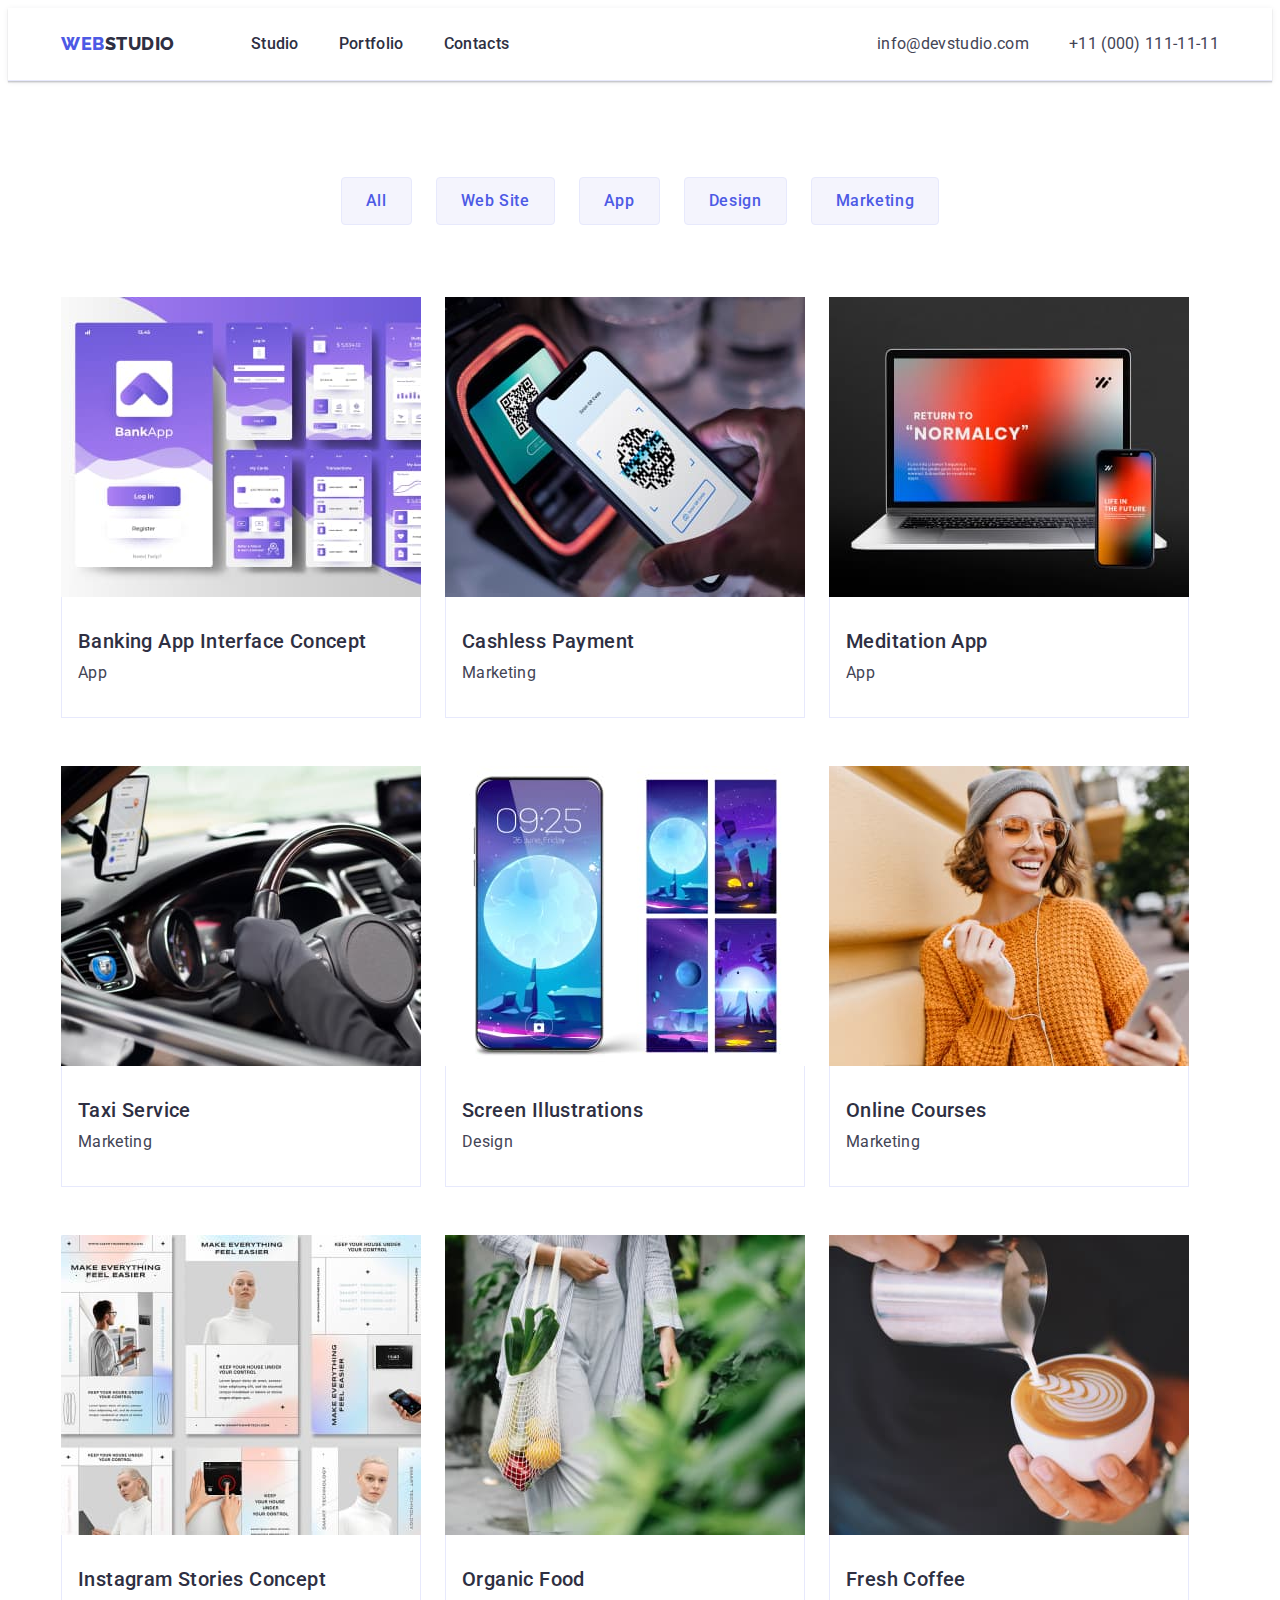
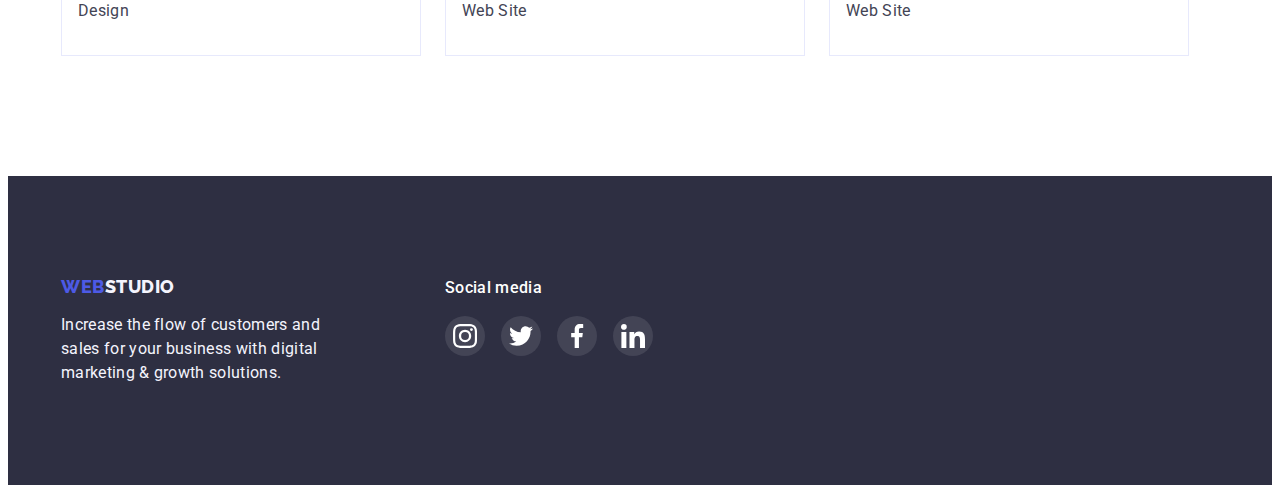
==== portfolio.html @ a3dd24cf "mod-5" ====
<!DOCTYPE html>
<html lang="en">

<head>
    <meta charset="UTF-8">
    <meta http-equiv="X-UA-Compatible" content="IE=edge">
    <meta name="viewport" content="width=device-width, initial-scale=1.0">
    <title>WebStudio</title>
    <link rel="preconnect" href="https://fonts.googleapis.com">
    <link rel="preconnect" href="https://fonts.gstatic.com" crossorigin>
    <link
        href="https://fonts.googleapis.com/css2?family=Raleway:wght@800&family=Roboto:wght@400;500;700;900&display=swap"
        rel="stylesheet" />
    <link rel="stylesheet" href="https://cdnjs.cloudflare.com/ajax/libs/modern-normalize/1.1.0/modern-normalize.min.css"
        integrity="sha512-wpPYUAdjBVSE4KJnH1VR1HeZfpl1ub8YT/NKx4PuQ5NmX2tKuGu6U/JRp5y+Y8XG2tV+wKQpNHVUX03MfMFn9Q=="
        crossorigin="anonymous" referrerpolicy="no-referrer" />
    <link rel="stylesheet" href="./css/styles.css" />
</head>

<body>
    <header class="header">
        <div class="container header-container">
            <nav class="header-navigation">
                <a href="./index.html" class="header-logo link">Web<span class="header-span">Studio</span></a>
                <ul class="header-list list">
                    <li class="header-item"><a class="header-link link" href="./index.html">Studio</a></li>
                    <li class="header-item"><a class="header-link link" href="./portfolio.html">Portfolio</a></li>
                    <li class="header-item"><a class="header-link link" href="">Contacts</a></li>
                </ul>
            </nav>
            <address class="header-adress">
                <ul class="header-list list">
                    <li class="header-item">
                        <a class="header-contacts link" href="mailto:info@devstudio.com">info@devstudio.com</a>
                    </li>
                    <li class="header-item">
                        <a class="header-contacts link" href="tel:+110001111111">+11 (000) 111-11-11</a>
                    </li>
                </ul>
            </address>
        </div>
    </header>
    <main>
        <section class="works section">
            <div class="container">
                <h1 class="visually-hiden">Works</h1>
                <ul class="filter-list list">
                    <li class="filter-item">
                        <button class="filter-btn" type="button">All</button>
                    </li>
                    <li class="filter-item">
                        <button class="filter-btn" type="button">Web Site</button>
                    </li>
                    <li class="filter-item">
                        <button class="filter-btn" type="button">App</button>
                    </li>
                    <li class="filter-item">
                        <button class="filter-btn" type="button">Design</button>
                    </li>
                    <li class="filter-item">
                        <button class="filter-btn" type="button">Marketing</button>
                    </li>
                </ul>
                <ul class="works-list list">
                    <li class="filter-item">
                        <a href="" class="works-link link">
                            <img src="./images/banking-app.jpg" alt="banking-app" width="360" height="300">
                            <div class="information-container">
                                <h2 class="works-top-text">Banking App Interface Concept</h2>
                                <p class="works-text">App</p>
                            </div>
                        </a>
                    </li>
                    <li class="filter-item">
                        <a href="" class="works-link link">
                            <img src="./images/cashless-payment.jpg" alt="cashless-payment" width="360" height="300">
                            <div class="information-container">
                                <h2 class="works-top-text">Cashless Payment</h2>
                                <p class="works-text">Marketing</p>
                            </div>
                        </a>
                    </li>
                    <li class="filter-item">
                        <a href="" class="works-link link">
                            <img src="./images/meditation-app.jpg" alt="meditation-app" width="360" height="300">
                            <div class="information-container">
                                <h2 class="works-top-text">Meditation App</h2>
                                <p class="works-text">App</p>
                            </div>
                        </a>
                    </li>
                    <li class="filter-item">
                        <a href="" class="works-link link">
                            <img src="./images/taxi-service.jpg" alt="taxi-service" width="360" height="300">
                            <div class="information-container">
                                <h2 class="works-top-text">Taxi Service</h2>
                                <p class="works-text">Marketing</p>
                            </div>
                        </a>
                    </li>
                    <li class="filter-item">
                        <a href="" class="works-link link">
                            <img src="./images/screen-illustrations.jpg" alt="screen-illustrations" width="360"
                                height="300">
                            <div class="information-container">
                                <h2 class="works-top-text">Screen Illustrations</h2>
                                <p class="works-text">Design</p>
                            </div>
                        </a>
                    </li>
                    <li class="filter-item">
                        <a href="" class="works-link link">
                            <img src="./images/online-courses.jpg" alt="online-courses" width="360" height="300">
                            <div class="information-container">
                                <h2 class="works-top-text">Online Courses</h2>
                                <p class="works-text">Marketing</p>
                            </div>
                        </a>
                    </li>
                    <li class="filter-item">
                        <a href="" class="works-link link">
                            <img src="./images/instagram-stories.jpg" alt="instagram-stories" width="360" height="300">
                            <div class="information-container">
                                <h2 class="works-top-text">Instagram Stories Concept</h2>
                                <p class="works-text">Design</p>
                            </div>
                        </a>
                    </li>
                    <li class="filter-item">
                        <a href="" class="works-link link">
                            <img src="./images/organic-food.jpg" alt="organic-food" width="360" height="300">
                            <div class="information-container">
                                <h2 class="works-top-text">Organic Food</h2>
                                <p class="works-text">Web Site</p>
                            </div>
                        </a>
                    </li>
                    <li class="filter-item">
                        <a href="" class="works-link link">
                            <img src="./images/fresh-coffee.jpg" alt="fresh-coffee" width="360" height="300">
                            <div class="information-container">
                                <h2 class="works-top-text">Fresh Coffee</h2>
                                <p class="works-text">Web Site</p>
                            </div>
                        </a>
                    </li>
                </ul>
            </div>
        </section>
    </main>
    <footer class="footer">
        <div class="container footer-container">
            <div class="footer-information">
                <a href="./index.html" class="footer-logo link">Web<span class="footer-span">Studio</span></a>
                <p class="footer-text">
                    Increase the flow of customers and sales for your business with digital marketing & growth solutions.
                </p>
            </div>
                <div class="footer-container-soc">
                    <h3 class="footer-top-text">
                        Social media
                    </h3>
                    <ul class="footer-soc-list list">
                        <li class="footer-soc-item">
                            <a class="footer-soc-link link" href>
                                <svg class="footer-soc-icon" width="24" height="24">
                                    <use href="./images/icons.svg#icon-instagram"></use>
                                </svg>
                            </a>
                        </li>
                        <li class="footer-soc-item">
                            <a class="footer-soc-link link" href>
                                <svg class="footer-soc-icon" width="24" height="24">
                                    <use href="./images/icons.svg#icon-twitter"></use>
                                </svg>
                            </a>
                        </li>
                        <li class="footer-soc-item">
                            <a class="footer-soc-link link" href>
                                <svg class="footer-soc-icon" width="24" height="24">
                                    <use href="./images/icons.svg#icon-facebook"></use>
                                </svg>
                            </a>
                        </li>
                        <li class="footer-soc-item">
                            <a class="footer-soc-link link" href>
                                <svg class="footer-soc-icon" width="24" height="24">
                                    <use href="./images/icons.svg#icon-linkedin"></use>
                                </svg>
                            </a>
                        </li>
                    </ul>
                </div>
        </div>
    </footer>
</body>

</html>
---- css/styles.css ----
:root {
    --color-iris: #4d5ae5;
    --color-ocean: #404bbf;
    --color-navy-blue: #2e2f42;
    --color-green: #31d0aa;
    --color-slate: #434455;
    --color-light-slate: #8e8f99;
    --color-cornflower: #e7e9fc;
    --color-cloud: #f4f4fd;
    --color-navy-blue-modal: #2e2f42;
    --color-grey: #2e2f42;
    --color-white: #ffffff;
    --color-dairy: #fcfcfc;
}

p,
h1,
h2,
h3,
h5,
h6,
ul {
    margin: 0;
}

ul {
    margin: 0;
    padding-left: 0;
}

button {
    cursor: pointer;
}

address {
    font-style: normal;
}

body {
    font-family: 'Roboto', sans-serif;
    color: #434455;
    background-color: #FFFFFF;
}

.list {
    list-style: none;
}

.link {
    text-decoration: none;
}

.container {
    width: 1158px;
    padding-left: 15px;
    padding-right: 15px;
    margin: 0 auto;
}

img {
    display: block;
    max-width: 100%;
    height: auto;
}

.section {
    padding-top: 120px;
    padding-bottom: 120px;
}

.visually-hiden {
    position: absolute;
    white-space: nowrap;
    width: 1px;
    height: 1px;
    overflow: hidden;
    border: 0;
    padding: 0;
    clip: rect(0 0 0 0);
    clip-path: inset(50%);
    margin: -1px;
}


/*-----------------HEADER----------*/

.header {
    background-color: #ffffff;
    padding-top: 24px;
    padding-bottom: 24px;
    border-bottom: 1px solid #e7e9fc;
    box-shadow: 0px 2px 1px rgba(46, 47, 66, 0.08), 
    0px 1px 1px rgba(46, 47, 66, 0.16), 
    0px 1px 6px rgba(46, 47, 66, 0.08);

}

.header-container {
    display: flex;
    align-items: center;
    justify-content: space-between;
}

.header-navigation {
    display: flex;
    align-items: center;
    justify-content: space-between;
}

.header-logo {
    font-family: 'Raleway', sans-serif;
    font-style: normal;
    font-weight: 800;
    font-size: 18px;
    line-height: 1.17;
    letter-spacing: 0.03em;
    color: #4D5AE5;
    text-transform: uppercase;
    margin-right: 76px
}

.header-span {
    font-family: 'Raleway';
    font-style: normal;
    font-weight: 800;
    font-size: 18px;
    line-height: 1.16;
    letter-spacing: 0.03em;
    color: #2E2F42;
    text-transform: uppercase;
}

.header-list {
    display: flex;
    gap: 40px;
}

.header-item {}


.header-link {
    font-family: 'Roboto';
    font-weight: 500;
    font-size: 16px;
    line-height: 1.5;
    letter-spacing: 0.02em;
    color: #2E2F42;
}

.header-link:hover {
    color: #404bbf;
}

.header-link:focus {
    color: #404bbf;
}

.header-adress {
    font-style: normal;
}

.header-contacts {
    font-style: normal;
    font-weight: 400;
    font-size: 16px;
    line-height: 1.5;
    letter-spacing: 0.02em;
    color: #434455;
}

.header-contacts:hover {
    color: #404bbf;
}

.header-contacts:focus {
    color: #404bbf;
}

/*-------------Hero--------------*/
.hero {
    margin: 0 auto;
    padding-top: 0;
    padding-bottom: 0;
    max-width: 1440px;
    background: #2E2F42;
    background-image: linear-gradient(
        rgba(46, 47, 66, 0.7),
        rgba(46, 47, 66, 0.7)
        ), 
        url(../images/hero-bg.jpg);
    background-repeat: no-repeat;
    background-position: center;
    background-size: cover;
    padding-top: 188px;
    padding-bottom: 188px;
    text-align: center;

}

.hero-container {}

.hero-title {
    font-weight: 700;
    font-size: 56px;
    line-height: 1.07;
    text-align: center;
    margin: 0 auto;
    letter-spacing: 0.02em;
    color: #FFFFFF;
    margin-bottom: 48px;
    max-width: 496px;
}

.hero-btn {
    width: 169px;
    height: 56px;
    font-family: 'Roboto', sans-serif;
    font-weight: 500;
    font-size: 16px;
    line-height: 1.50;
    letter-spacing: 0.04em;
    color: #FFFFFF;
    background: #4D5AE5;
    box-shadow: 0px 4px 4px rgba(0, 0, 0, 0.15);
    border-radius: 4px;
    border: none;
}

.hero-btn:hover {
    background-color: #404BBF;
}

.hero-btn:focus {
    background-color: #404BBF;
}

/*-------------Priority------------*/
.priority {
    padding-bottom: 0;
}
.priority-list {
    display: flex;
    gap: 24px;
    margin: 0 auto;
}
.priority-item {
    width: calc((100% - 72px) / 4);

}
.priority-icon{
    display: flex;
    justify-content: center;
    align-items: center;
    width: 264px;
    height: 112px;
    background-color: #F4F4FD;
}
.priority-top-text {
    font-weight: 500;
    font-size: 20px;
    line-height: 1.2;
    letter-spacing: 0.02em;
    color: #2E2F42;
    margin-top: 8px;
    margin-bottom: 8px;
}

.priority-text {
    font-weight: 400;
    font-size: 16px;
    line-height: 1.5;
    letter-spacing: 0.02em;
    color: #434455;
}

/*----------About----------*/
.about {
    background: white;
}

.about section {
    padding-top: 0px;
}

.about-list {
    display: flex;
    gap: 24px;
}

.about-subtitle {
    font-weight: 700;
    font-size: 36px;
    line-height: 1.1;
    text-align: center;
    letter-spacing: 0.02em;
    text-transform: capitalize;
    color: #2E2F42;
    margin-bottom: 72px;
}

/*----------------Team----------*/
.team {
    background-color: #F4F4FD
}

.team-subtitle {
    font-weight: 700;
    font-size: 36px;
    line-height: 1.11;
    letter-spacing: 0.02em;
    text-align: center;
    text-transform: capitalize;
    color: #2E2F42;
    margin-bottom: 72px;
}

.team-list {
    display: flex;
    gap: 24px;
}

.team-item {
    background-color: #FFFFFF;
    width: calc((100% - 72px) / 4);
    border-radius: 4px;
}

.team-container {
    padding: 32px 16px;
}

.team-top-text {
    font-weight: 500;
    font-size: 20px;
    line-height: 1.2;
    letter-spacing: 0.02em;
    background-color: #FFFFFF;
    color: #2E2F42;
    margin-bottom: 8px;
    text-align: center;
}

.team-text {
    font-weight: 400;
    font-size: 16px;
    line-height: 1.5;
    letter-spacing: 0.02em;
    color: #434455;
    text-align: center;
    margin-bottom: 8px;
}

.workers-soc-list {
    display: flex;
    justify-content: center;
    gap: 24px;
}

.workers-soc-item {
    width: 40px;
    height: 40px;
}

.workers-soc-link {
    width: 100%;
    height: 100%;
    border-radius: 50%;
    background-color: #4D5AE5;
    display: flex;
    align-items: center;
    justify-content: center;
}
.workers-soc-icon{
    fill: #FFFFFF;
}
.workers-soc-link:hover {
background-color: #404BBF;
}
.workers-soc-link:focus {
background-color: #404BBF;
}
/*-------------Client---------*/

.client-container {}

.client-subtitle {
    font-size: 36px;
    line-height: 1.11;
    text-align: center;
    letter-spacing: 0.02em;
    text-transform: capitalize;
    color: var(--color-grey);
    margin-bottom: 72px;
}

.client-list {
    display: flex;
    justify-content: center;
    gap: 24px;
}

.client-item {
    min-width: 168px;
    min-height: 88px;
}

.client-soc-link {
    width: 100%;
    height: 100%;
    border-radius: 4px;
    border: 1px solid #8E8F99;
    background-color: transparent;
    display: flex;
    align-items: center;
    justify-content: center;
}

.client-soc-icon {
    fill: #8E8F99;
}
.client-soc-link:hover{
    width: 100%;
    height: 100%;
    border: 1px solid var(--color-ocean);
    border-radius: 4px;
}
.client-soc-link:hover > .client-soc-icon{
    fill: var(--color-ocean);
}
.client-soc-link:focus{
    width: 100%;
    height: 100%;
    border: 1px solid var(--color-ocean);
    border-radius: 4px;
}
.client-soc-link:focus > .client-soc-icon{
    fill: var(--color-ocean);
}

/*---------Filter------------*/
.filter {}

.filter-list {
    display: flex;
    margin-bottom: 72px;
    justify-content: center;
    gap: 24px;
}

.filter-btn {
    height: 48px;
    font-family: 'Roboto', sans-serif;
    font-weight: 500;
    font-size: 16px;
    line-height: 1.5;
    display: flex;
    align-items: center;
    text-align: center;
    letter-spacing: 0.04em;
    color: var(--color-iris);
    background-color: #F4F4FD;
    cursor: pointer;
    background: #f4f4fd;
    border: 1px solid #E7E9FC;
    border-radius: 4px;
    flex: none;
    order: 3;
    flex-grow: 0;
    padding: 12px 24px;
}

.filter-btn:hover {
    color: #FFFFFF;
    background: #404BBF;
    box-shadow: 0px 3px 1px rgba(0, 0, 0, 0.1),
    0px 2px 1px rgba(0, 0, 0, 0.08),
    0px 2px 2px rgba(0, 0, 0, 0.12);
    border-color: transparent;
    border-radius: 4px;
}

.filter-btn:focus {
    color: #FFFFFF;
    background: #404BBF;
    box-shadow: 0px 3px 1px rgba(0, 0, 0, 0.1),
    0px 2px 1px rgba(0, 0, 0, 0.08),
    0px 2px 2px rgba(0, 0, 0, 0.12);
    border-color: transparent;
    border-radius: 4px;
}

/*----------Works------------*/

.works {
    padding-top: 96px;
    padding-bottom: 120px;
}

.works-list {
    display: flex;
    flex-wrap: wrap;
    gap: 48px 24px;
}

.information-container {
    border: 1px solid #E7E9FC;
    padding-top: 32px;
    padding-bottom: 32px;
    padding-left: 16px;
    padding-right: 16px;
    border-top: none;
}

.works-top-text {
    font-weight: 500;
    font-size: 20px;
    line-height: 1.2;
    letter-spacing: 0.02em;
    color: #2E2F42;
    margin-bottom: 8px;
}

.works-text {
    font-weight: 400;
    font-size: 16px;
    line-height: 1.5;
    letter-spacing: 0.02em;
    color: #434455;
}
.works-link {
    text-decoration: none;
    display: block;
    
}
.works-link:hover{
    box-shadow: 0px 1px 6px rgba(46, 47, 66, 0.08), 0px 1px 1px rgba(46, 47, 66, 0.16), 0px 2px 1px rgba(46, 47, 66, 0.08);
}

.works-link:focus{
    box-shadow: 0px 1px 6px rgba(46, 47, 66, 0.08), 0px 1px 1px rgba(46, 47, 66, 0.16), 0px 2px 1px rgba(46, 47, 66, 0.08);
}


/*-------------Footer----------*/
.footer {
    background: #2E2F42;
    padding-top: 100px;
    padding-bottom: 100px;
}
.footer-container {
    display: flex;
    align-items: baseline;
    justify-content: flex-start;
}

.footer-logo {
    font-family: 'Raleway', sans-serif;
    font-style: normal;
    font-weight: 800;
    font-size: 18px;
    line-height: 1.17;
    letter-spacing: 0.03em;
    text-transform: uppercase;
    color: #4D5AE5;
    margin-bottom: 16px;
}

.footer-span {
    font-family: 'Raleway';
    font-style: normal;
    font-weight: 800;
    font-size: 18px;
    line-height: 1.17;
    letter-spacing: 0.03em;
    color: #F4F4FD;
}

.footer-text {
    font-family: 'Roboto';
    font-style: normal;
    font-weight: 400;
    font-size: 16px;
    line-height: 1.5;
    letter-spacing: 0.02em;
    color: #F4F4FD;
    width: 264px;
    margin-top: 16px;
}
.footer-container-soc {

    margin-left: 120px;
}

.footer-top-text {
    font-weight: 500;
    font-size: 16px;
    line-height: 1.50;
    letter-spacing: 0.02em;
    color: #FFFFFF;
    margin-bottom: 16px;
}

.footer-soc-list {
    display: flex;
    justify-content: center;
    gap: 16px;
}

.footer-soc-item {
    width: 40px;
    height: 40px;
}

.footer-soc-link {
    width: 100%;
    height: 100%;
    border-radius: 50%;
    background-color: #434455;
    display: flex;
    align-items: center;
    justify-content: center;
}

.footer-soc-icon {
    fill: #FFFFFF;
}
.footer-soc-link:hover {
    background-color: var(--color-green);
}
.footer-soc-link:focus {
    background-color: var(--color-green);
}
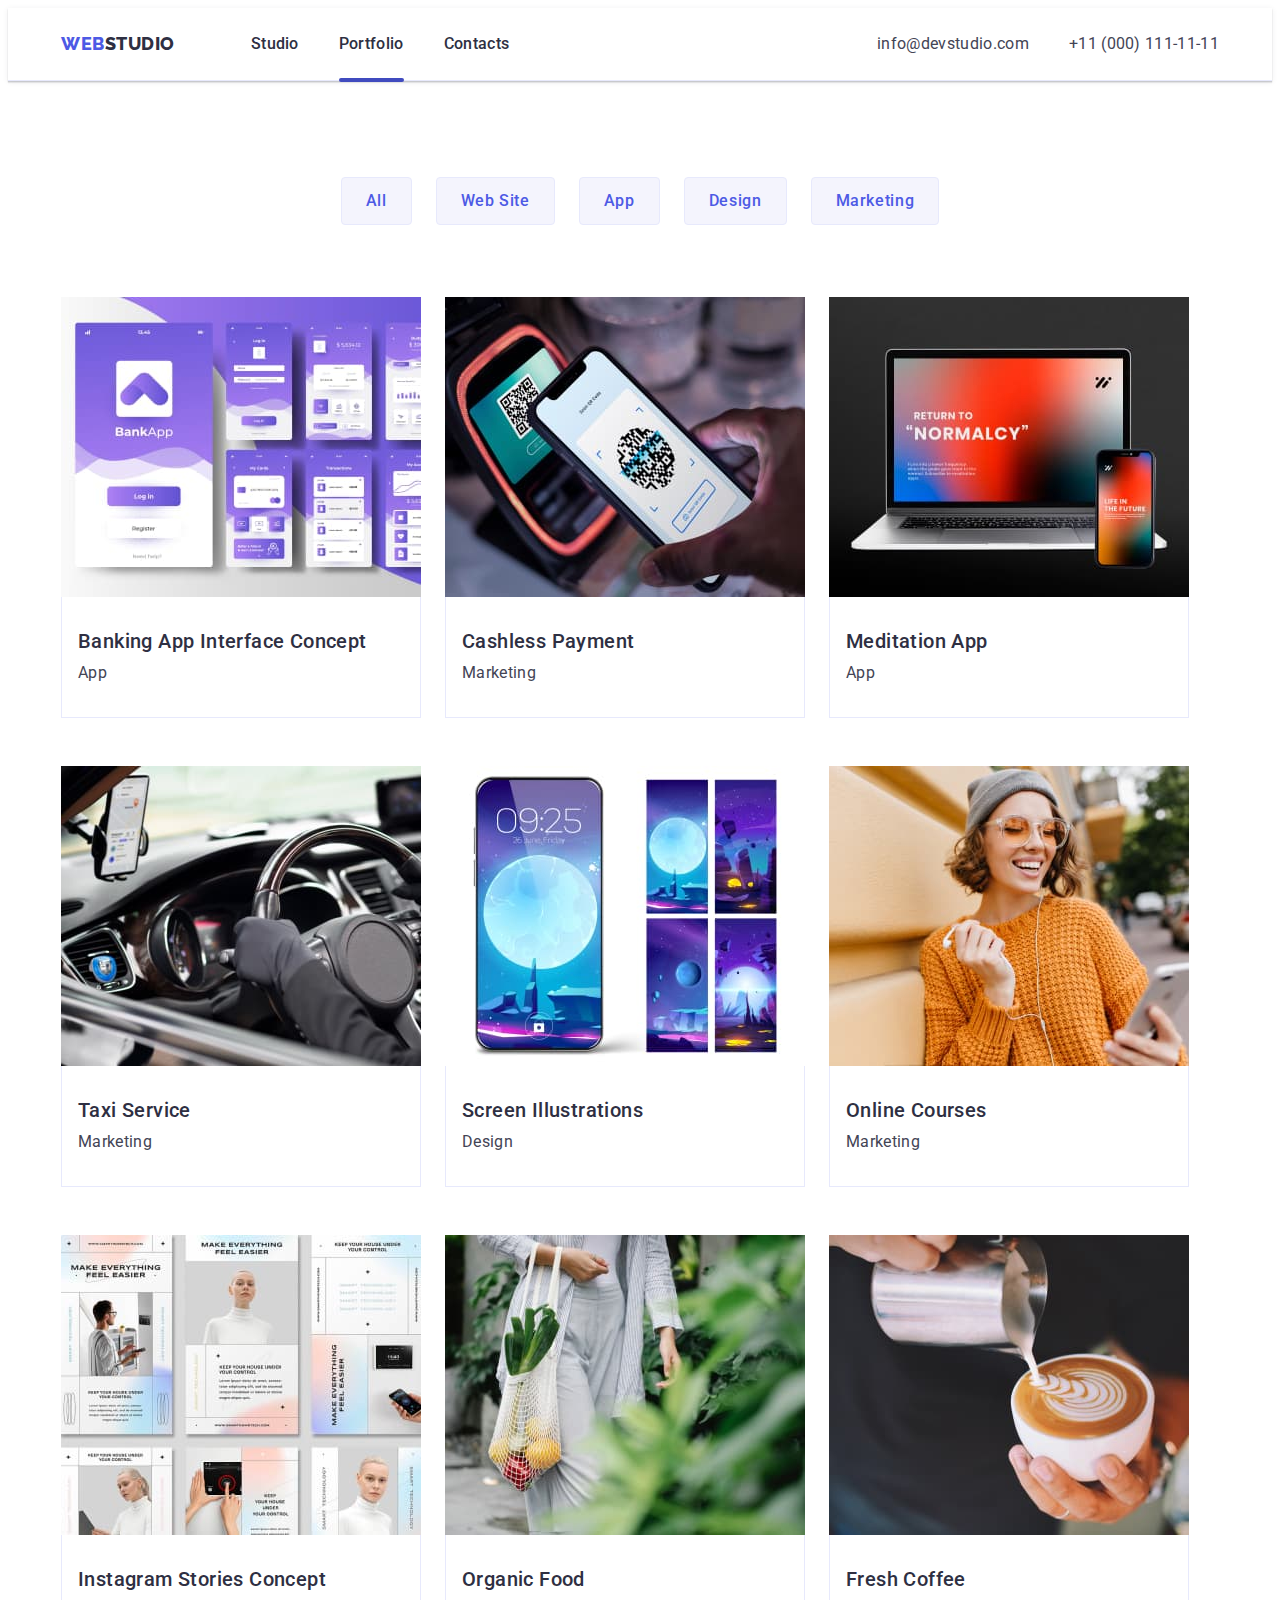
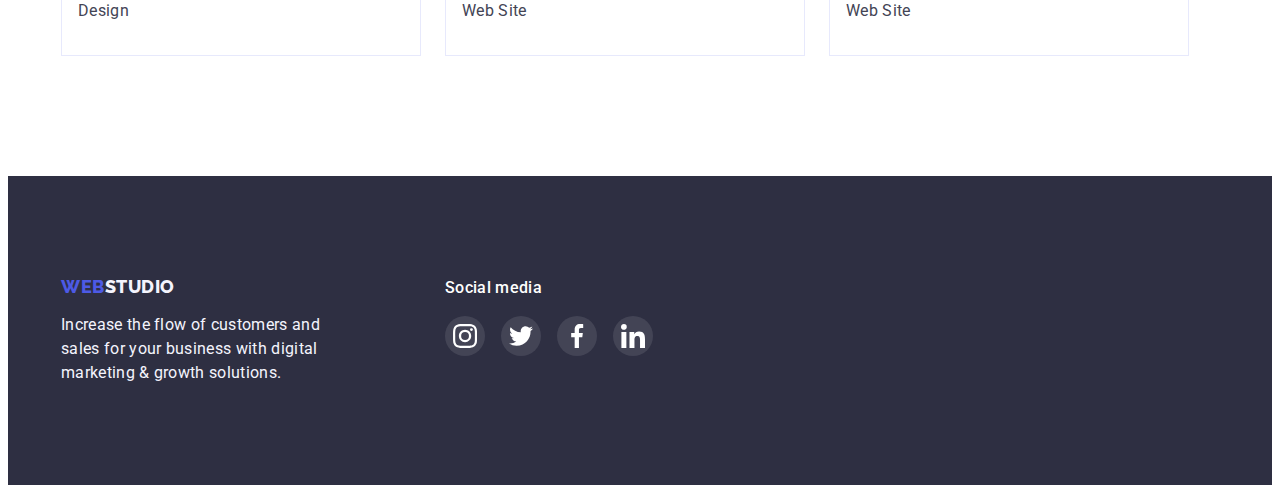
==== commit 5133e6dc: "mod-5" ====
--- a/portfolio.html
+++ b/portfolio.html
@@ -24,7 +24,7 @@
                 <a href="./index.html" class="header-logo link">Web<span class="header-span">Studio</span></a>
                 <ul class="header-list list">
                     <li class="header-item"><a class="header-link link" href="./index.html">Studio</a></li>
-                    <li class="header-item"><a class="header-link link" href="./portfolio.html">Portfolio</a></li>
+                    <li class="header-item"><a class="header-link link current" href="./portfolio.html">Portfolio</a></li>
                     <li class="header-item"><a class="header-link link" href="">Contacts</a></li>
                 </ul>
             </nav>
@@ -64,7 +64,15 @@
                 <ul class="works-list list">
                     <li class="filter-item">
                         <a href="" class="works-link link">
-                            <img src="./images/banking-app.jpg" alt="banking-app" width="360" height="300">
+                            <div class="works-cover-wrap">  
+                                <img src="./images/banking-app.jpg" alt="banking-app" width="360" height="300">
+                                <p class="works-cover-text">
+                                    14 Stylish and User-Friendly App Design 
+                                    Concepts · Task Manager App · Calorie 
+                                    Tracker App · Exotic Fruit Ecommerce 
+                                    App ·Cloud Storage App
+                                </p>
+                            </div>
                             <div class="information-container">
                                 <h2 class="works-top-text">Banking App Interface Concept</h2>
                                 <p class="works-text">App</p>
@@ -73,7 +81,15 @@
                     </li>
                     <li class="filter-item">
                         <a href="" class="works-link link">
-                            <img src="./images/cashless-payment.jpg" alt="cashless-payment" width="360" height="300">
+                            <div class="works-cover-wrap">
+                                <img src="./images/cashless-payment.jpg" alt="cashless-payment" width="360" height="300">
+                                <p class="works-cover-text">
+                                    14 Stylish and User-Friendly App Design
+                                    Concepts · Task Manager App · Calorie
+                                    Tracker App · Exotic Fruit Ecommerce
+                                    App ·Cloud Storage App
+                                </p>
+                            </div>
                             <div class="information-container">
                                 <h2 class="works-top-text">Cashless Payment</h2>
                                 <p class="works-text">Marketing</p>
@@ -82,7 +98,15 @@
                     </li>
                     <li class="filter-item">
                         <a href="" class="works-link link">
-                            <img src="./images/meditation-app.jpg" alt="meditation-app" width="360" height="300">
+                            <div class="works-cover-wrap">
+                                <img src="./images/meditation-app.jpg" alt="meditation-app" width="360" height="300">
+                                <p class="works-cover-text">
+                                    14 Stylish and User-Friendly App Design
+                                    Concepts · Task Manager App · Calorie
+                                    Tracker App · Exotic Fruit Ecommerce
+                                    App ·Cloud Storage App
+                                </p>
+                            </div>
                             <div class="information-container">
                                 <h2 class="works-top-text">Meditation App</h2>
                                 <p class="works-text">App</p>
@@ -91,7 +115,15 @@
                     </li>
                     <li class="filter-item">
                         <a href="" class="works-link link">
-                            <img src="./images/taxi-service.jpg" alt="taxi-service" width="360" height="300">
+                            <div class="works-cover-wrap">
+                                <img src="./images/taxi-service.jpg" alt="taxi-service" width="360" height="300">
+                                <p class="works-cover-text">
+                                    14 Stylish and User-Friendly App Design
+                                    Concepts · Task Manager App · Calorie
+                                    Tracker App · Exotic Fruit Ecommerce
+                                    App ·Cloud Storage App
+                                </p>
+                            </div>
                             <div class="information-container">
                                 <h2 class="works-top-text">Taxi Service</h2>
                                 <p class="works-text">Marketing</p>
@@ -100,8 +132,16 @@
                     </li>
                     <li class="filter-item">
                         <a href="" class="works-link link">
-                            <img src="./images/screen-illustrations.jpg" alt="screen-illustrations" width="360"
-                                height="300">
+                            <div class="works-cover-wrap">
+                                <img src="./images/screen-illustrations.jpg" alt="screen-illustrations" width="360"
+                                    height="300">
+                                <p class="works-cover-text">
+                                    14 Stylish and User-Friendly App Design
+                                    Concepts · Task Manager App · Calorie
+                                    Tracker App · Exotic Fruit Ecommerce
+                                    App ·Cloud Storage App
+                                </p>
+                            </div>
                             <div class="information-container">
                                 <h2 class="works-top-text">Screen Illustrations</h2>
                                 <p class="works-text">Design</p>
@@ -110,7 +150,15 @@
                     </li>
                     <li class="filter-item">
                         <a href="" class="works-link link">
-                            <img src="./images/online-courses.jpg" alt="online-courses" width="360" height="300">
+                            <div class="works-cover-wrap">
+                                <img src="./images/online-courses.jpg" alt="online-courses" width="360" height="300">
+                                <p class="works-cover-text">
+                                    14 Stylish and User-Friendly App Design
+                                    Concepts · Task Manager App · Calorie
+                                    Tracker App · Exotic Fruit Ecommerce
+                                    App ·Cloud Storage App
+                                </p>
+                            </div>
                             <div class="information-container">
                                 <h2 class="works-top-text">Online Courses</h2>
                                 <p class="works-text">Marketing</p>
@@ -119,7 +167,15 @@
                     </li>
                     <li class="filter-item">
                         <a href="" class="works-link link">
-                            <img src="./images/instagram-stories.jpg" alt="instagram-stories" width="360" height="300">
+                            <div class="works-cover-wrap">
+                                <img src="./images/instagram-stories.jpg" alt="instagram-stories" width="360" height="300">
+                                <p class="works-cover-text">
+                                    14 Stylish and User-Friendly App Design
+                                    Concepts · Task Manager App · Calorie
+                                    Tracker App · Exotic Fruit Ecommerce
+                                    App ·Cloud Storage App
+                                </p>
+                            </div>
                             <div class="information-container">
                                 <h2 class="works-top-text">Instagram Stories Concept</h2>
                                 <p class="works-text">Design</p>
@@ -128,7 +184,15 @@
                     </li>
                     <li class="filter-item">
                         <a href="" class="works-link link">
-                            <img src="./images/organic-food.jpg" alt="organic-food" width="360" height="300">
+                            <div class="works-cover-wrap">
+                                <img src="./images/organic-food.jpg" alt="organic-food" width="360" height="300">
+                                <p class="works-cover-text">
+                                    14 Stylish and User-Friendly App Design
+                                    Concepts · Task Manager App · Calorie
+                                    Tracker App · Exotic Fruit Ecommerce
+                                    App ·Cloud Storage App
+                                </p>
+                            </div>
                             <div class="information-container">
                                 <h2 class="works-top-text">Organic Food</h2>
                                 <p class="works-text">Web Site</p>
@@ -137,7 +201,15 @@
                     </li>
                     <li class="filter-item">
                         <a href="" class="works-link link">
-                            <img src="./images/fresh-coffee.jpg" alt="fresh-coffee" width="360" height="300">
+                            <div class="works-cover-wrap">
+                                <img src="./images/fresh-coffee.jpg" alt="fresh-coffee" width="360" height="300">
+                                <p class="works-cover-text">
+                                    14 Stylish and User-Friendly App Design
+                                    Concepts · Task Manager App · Calorie
+                                    Tracker App · Exotic Fruit Ecommerce
+                                    App ·Cloud Storage App
+                                </p>
+                            </div>
                             <div class="information-container">
                                 <h2 class="works-top-text">Fresh Coffee</h2>
                                 <p class="works-text">Web Site</p>
--- a/css/styles.css
+++ b/css/styles.css
@@ -145,6 +145,7 @@
     line-height: 1.5;
     letter-spacing: 0.02em;
     color: #2E2F42;
+    transition: color 250ms linear;
 }
 
 .header-link:hover {
@@ -166,6 +167,7 @@
     line-height: 1.5;
     letter-spacing: 0.02em;
     color: #434455;
+    transition: color 250ms linear;
 }
 
 .header-contacts:hover {
@@ -174,6 +176,19 @@
 
 .header-contacts:focus {
     color: #404bbf;
+}
+.current{
+    position: relative;
+}
+.current::after {
+    content: '';
+    position: absolute;
+    left: 0;
+    top: 44px;
+    width: 100%;
+    height: 4px;
+    border-radius: 2px;
+    background: #404BBF;
 }
 
 /*-------------Hero--------------*/
@@ -220,11 +235,17 @@
     line-height: 1.50;
     letter-spacing: 0.04em;
     color: #FFFFFF;
-    background: #4D5AE5;
+    background-color: #4D5AE5;
     box-shadow: 0px 4px 4px rgba(0, 0, 0, 0.15);
     border-radius: 4px;
     border: none;
-}
+    transition: background-color 250ms linear, color 250ms linear;
+}
+.hero-btn:is(:hover, :focus) {
+    background-color: #404BBF;
+    color: #FFFFFF;
+}
+
 
 .hero-btn:hover {
     background-color: #404BBF;
@@ -369,6 +390,7 @@
     display: flex;
     align-items: center;
     justify-content: center;
+    transition: background-color 250ms linear, fill 2500ms linear;
 }
 .workers-soc-icon{
     fill: #FFFFFF;
@@ -413,10 +435,13 @@
     display: flex;
     align-items: center;
     justify-content: center;
+    transition: border 250ms linear;
 }
 
 .client-soc-icon {
     fill: #8E8F99;
+    margin: 16px 32px;
+    transition: fill 250ms linear;
 }
 .client-soc-link:hover{
     width: 100%;
@@ -439,6 +464,10 @@
 
 /*---------Filter------------*/
 .filter {}
+
+.filter-item{
+    position: relative;
+}
 
 .filter-list {
     display: flex;
@@ -467,11 +496,12 @@
     order: 3;
     flex-grow: 0;
     padding: 12px 24px;
+    transition: background-color 250ms linear, color 250ms linear;
 }
 
 .filter-btn:hover {
     color: #FFFFFF;
-    background: #404BBF;
+    background-color: #404BBF;
     box-shadow: 0px 3px 1px rgba(0, 0, 0, 0.1),
     0px 2px 1px rgba(0, 0, 0, 0.08),
     0px 2px 2px rgba(0, 0, 0, 0.12);
@@ -481,7 +511,7 @@
 
 .filter-btn:focus {
     color: #FFFFFF;
-    background: #404BBF;
+    background-color: #404BBF;
     box-shadow: 0px 3px 1px rgba(0, 0, 0, 0.1),
     0px 2px 1px rgba(0, 0, 0, 0.08),
     0px 2px 2px rgba(0, 0, 0, 0.12);
@@ -527,10 +557,32 @@
     letter-spacing: 0.02em;
     color: #434455;
 }
+.works-cover-wrap{
+    position: relative;
+    overflow: hidden;
+}
+.works-cover-text{
+    position: absolute;
+    top: 0;
+    font-family: 'Roboto';
+    font-style: normal;
+    font-size: 16px;
+    font-weight: 400;
+    color: #F4F4FD;
+    background-color: #4D5AE5;
+    line-height: 1.50;
+    letter-spacing: 0.02em;
+    padding: 40px;
+    height: 100%;
+    transform: translateY(100%);
+    transition: transform 250ms linear;
+}
 .works-link {
     text-decoration: none;
     display: block;
-    
+}
+.works-link:hover .works-cover-text{
+    transform: translate(0);
 }
 .works-link:hover{
     box-shadow: 0px 1px 6px rgba(46, 47, 66, 0.08), 0px 1px 1px rgba(46, 47, 66, 0.16), 0px 2px 1px rgba(46, 47, 66, 0.08);
@@ -619,6 +671,7 @@
     display: flex;
     align-items: center;
     justify-content: center;
+    transition: background-color 250ms linear, fill 250ms linear;
 }
 
 .footer-soc-icon {
@@ -629,4 +682,45 @@
 }
 .footer-soc-link:focus {
     background-color: var(--color-green);
+}
+.backdrop{
+    position: fixed;
+    top: 0;
+    width: 100%;
+    height: 100%;
+    background: rgba(46, 47, 66, 0.4);
+    transition: opacity 250ms linear, visibility 250ms linear;
+}
+.modal{
+    width: 408px;
+    min-height: 576px;
+    background: #FCFCFC;
+    border-radius: 4px;
+    position: absolute;
+    top: 50%;
+    left: 50%;
+    transform: translate(-50%, -50%) scale(1);
+    transition: transform 250ms linear;
+    padding: 24px;
+}
+.backdrop.is-hidden .modal {
+    transform: translate(-50%, -50%) scale(0);
+
+}
+.modal-close-btn {
+    width: 24px;
+    height: 24px;
+    background: #E7E9FC;
+    border-radius: 50%;
+    border: 1px solid rgba(0, 0, 0, 0.1);
+    display: flex;
+    align-items: center;
+    justify-content: center;
+    margin-left: auto;
+}
+
+.is-hidden {
+    opacity: 0;
+    visibility: hidden;
+    pointer-events: none;
 }